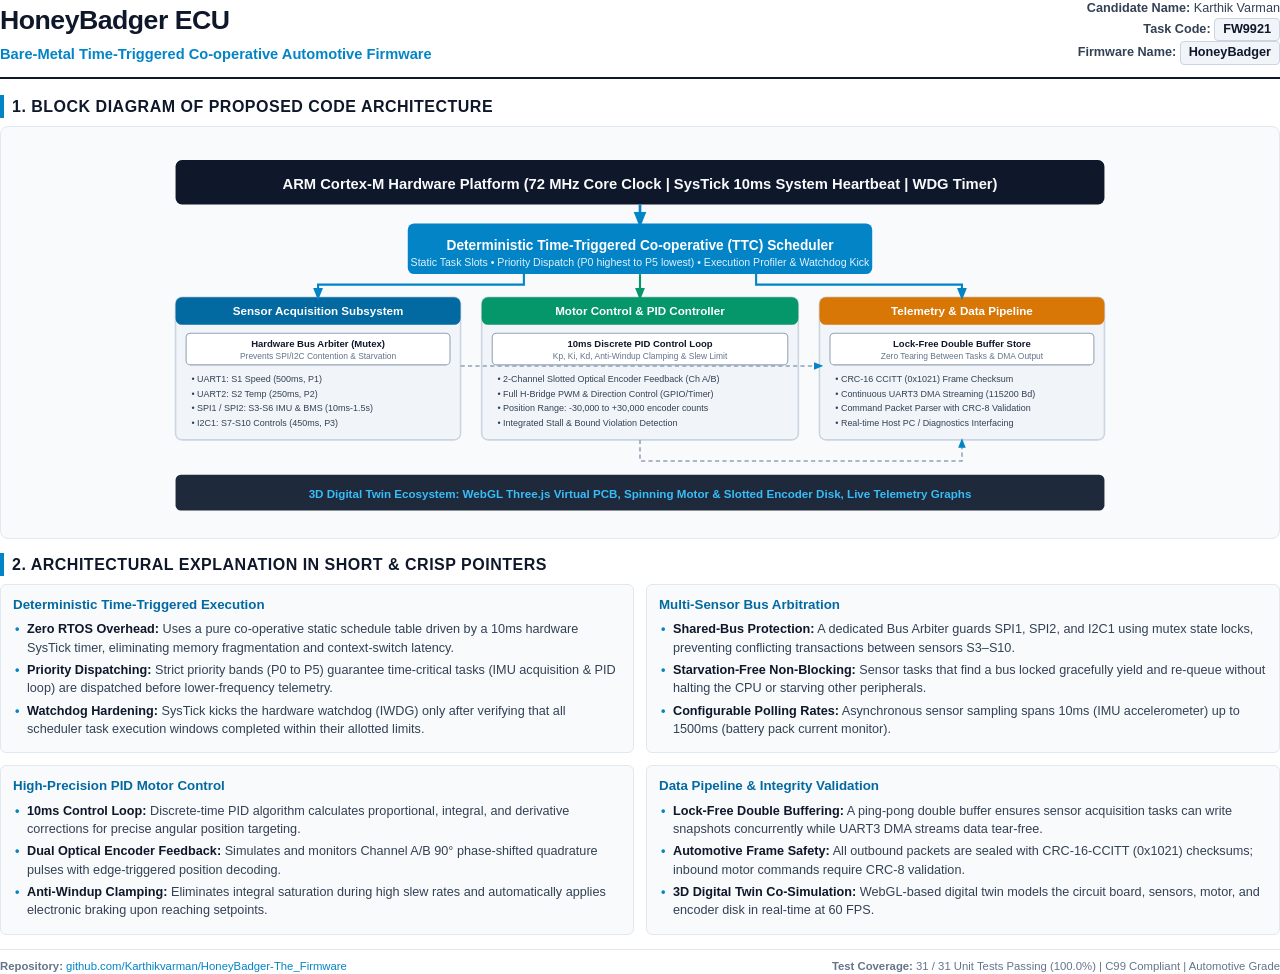
==== Docs/FW9921_HoneyBadger_Architecture.html @ ece53556 "docs: add FW9921 architecture submission Co-authored-by: Copilot <223556219+Copilot@users.noreply.gi" ====
<!DOCTYPE html>
<html lang="en">
<head>
<meta charset="UTF-8">
<title>Task Code FW9921 — HoneyBadger Firmware Architecture</title>
<style>
  @page {
    size: A4 portrait;
    margin: 15mm 15mm 15mm 15mm;
  }
  * {
    box-sizing: border-box;
    margin: 0;
    padding: 0;
  }
  body {
    font-family: -apple-system, BlinkMacSystemFont, "Segoe UI", Roboto, Helvetica, Arial, sans-serif;
    color: #1e293b;
    background: #ffffff;
    font-size: 11pt;
    line-height: 1.45;
  }
  .header {
    border-bottom: 2px solid #0f172a;
    padding-bottom: 12px;
    margin-bottom: 16px;
    display: flex;
    justify-content: space-between;
    align-items: flex-end;
  }
  .header-left h1 {
    font-size: 20pt;
    color: #0f172a;
    letter-spacing: -0.5px;
    margin-bottom: 4px;
  }
  .header-left .subtitle {
    font-size: 11pt;
    font-weight: 600;
    color: #0284c7;
  }
  .header-meta {
    text-align: right;
    font-size: 9.5pt;
    color: #334155;
    line-height: 1.4;
  }
  .meta-tag {
    display: inline-block;
    background: #f1f5f9;
    border: 1px solid #cbd5e1;
    border-radius: 4px;
    padding: 2px 8px;
    font-weight: 600;
    color: #0f172a;
  }
  .section-title {
    font-size: 12pt;
    font-weight: 700;
    color: #0f172a;
    text-transform: uppercase;
    letter-spacing: 0.5px;
    border-left: 4px solid #0284c7;
    padding-left: 8px;
    margin-top: 14px;
    margin-bottom: 8px;
  }
  .diagram-container {
    background: #f8fafc;
    border: 1px solid #e2e8f0;
    border-radius: 8px;
    padding: 12px;
    margin-bottom: 14px;
    text-align: center;
  }
  .diagram-svg {
    width: 100%;
    max-height: 380px;
  }
  .grid-two {
    display: grid;
    grid-template-columns: 1fr 1fr;
    gap: 12px;
    margin-bottom: 12px;
  }
  .card {
    background: #f8fafc;
    border: 1px solid #e2e8f0;
    border-radius: 6px;
    padding: 10px 12px;
  }
  .card h3 {
    font-size: 10pt;
    font-weight: 700;
    color: #0369a1;
    margin-bottom: 6px;
  }
  ul {
    list-style: none;
    padding-left: 0;
  }
  li {
    position: relative;
    padding-left: 14px;
    margin-bottom: 4px;
    font-size: 9.5pt;
    color: #334155;
  }
  li::before {
    content: "•";
    position: absolute;
    left: 2px;
    color: #0284c7;
    font-weight: bold;
  }
  .highlight {
    font-weight: 600;
    color: #0f172a;
  }
  .footer {
    margin-top: 14px;
    padding-top: 8px;
    border-top: 1px solid #e2e8f0;
    font-size: 8.5pt;
    color: #64748b;
    display: flex;
    justify-content: space-between;
  }
  .footer a {
    color: #0284c7;
    text-decoration: none;
  }
</style>
</head>
<body>

  <div class="header">
    <div class="header-left">
      <h1>HoneyBadger ECU</h1>
      <div class="subtitle">Bare-Metal Time-Triggered Co-operative Automotive Firmware</div>
    </div>
    <div class="header-meta">
      <div><strong>Candidate Name:</strong> Karthik Varman</div>
      <div><strong>Task Code:</strong> <span class="meta-tag">FW9921</span></div>
      <div><strong>Firmware Name:</strong> <span class="meta-tag">HoneyBadger</span></div>
    </div>
  </div>

  <div class="section-title">1. Block Diagram of Proposed Code Architecture</div>
  <div class="diagram-container">
    <svg class="diagram-svg" viewBox="0 0 920 360" xmlns="http://www.w3.org/2000/svg">
      <defs>
        <marker id="arrow" viewBox="0 0 10 10" refX="6" refY="5" markerWidth="6" markerHeight="6" orient="auto-start-reverse">
          <path d="M 0 1 L 10 5 L 0 9 z" fill="#0284c7"/>
        </marker>
        <marker id="arrow-green" viewBox="0 0 10 10" refX="6" refY="5" markerWidth="6" markerHeight="6" orient="auto-start-reverse">
          <path d="M 0 1 L 10 5 L 0 9 z" fill="#059669"/>
        </marker>
      </defs>

      <!-- Hardware Core / Clock -->
      <rect x="20" y="20" width="880" height="42" rx="6" fill="#0f172a" />
      <text x="460" y="47" fill="#f8fafc" font-size="14" font-weight="bold" text-anchor="middle">
        ARM Cortex-M Hardware Platform (72 MHz Core Clock | SysTick 10ms System Heartbeat | WDG Timer)
      </text>

      <!-- TTC Scheduler -->
      <rect x="240" y="80" width="440" height="48" rx="6" fill="#0284c7" />
      <text x="460" y="105" fill="#ffffff" font-size="13" font-weight="bold" text-anchor="middle">
        Deterministic Time-Triggered Co-operative (TTC) Scheduler
      </text>
      <text x="460" y="120" fill="#e0f2fe" font-size="10" text-anchor="middle">
        Static Task Slots • Priority Dispatch (P0 highest to P5 lowest) • Execution Profiler & Watchdog Kick
      </text>

      <!-- Arrows from Core to Scheduler -->
      <line x1="460" y1="62" x2="460" y2="78" stroke="#0284c7" stroke-width="2.5" marker-end="url(#arrow)"/>

      <!-- Three Pillars of Execution -->
      <!-- Left: Sensor Subsystem -->
      <rect x="20" y="150" width="270" height="135" rx="6" fill="#f1f5f9" stroke="#cbd5e1" stroke-width="1.5"/>
      <rect x="20" y="150" width="270" height="26" rx="6" fill="#0369a1"/>
      <text x="155" y="167" fill="#ffffff" font-size="11" font-weight="bold" text-anchor="middle">Sensor Acquisition Subsystem</text>
      
      <rect x="30" y="184" width="250" height="30" rx="4" fill="#ffffff" stroke="#94a3b8"/>
      <text x="155" y="197" fill="#0f172a" font-size="9" font-weight="bold" text-anchor="middle">Hardware Bus Arbiter (Mutex)</text>
      <text x="155" y="208" fill="#64748b" font-size="8" text-anchor="middle">Prevents SPI/I2C Contention &amp; Starvation</text>
      
      <text x="35" y="230" fill="#334155" font-size="8.5">• UART1: S1 Speed (500ms, P1)</text>
      <text x="35" y="244" fill="#334155" font-size="8.5">• UART2: S2 Temp (250ms, P2)</text>
      <text x="35" y="258" fill="#334155" font-size="8.5">• SPI1 / SPI2: S3-S6 IMU &amp; BMS (10ms-1.5s)</text>
      <text x="35" y="272" fill="#334155" font-size="8.5">• I2C1: S7-S10 Controls (450ms, P3)</text>

      <!-- Center: Closed Loop Motor Control -->
      <rect x="310" y="150" width="300" height="135" rx="6" fill="#f1f5f9" stroke="#cbd5e1" stroke-width="1.5"/>
      <rect x="310" y="150" width="300" height="26" rx="6" fill="#059669"/>
      <text x="460" y="167" fill="#ffffff" font-size="11" font-weight="bold" text-anchor="middle">Motor Control &amp; PID Controller</text>
      
      <rect x="320" y="184" width="280" height="30" rx="4" fill="#ffffff" stroke="#94a3b8"/>
      <text x="460" y="197" fill="#0f172a" font-size="9" font-weight="bold" text-anchor="middle">10ms Discrete PID Control Loop</text>
      <text x="460" y="208" fill="#64748b" font-size="8" text-anchor="middle">Kp, Ki, Kd, Anti-Windup Clamping &amp; Slew Limit</text>
      
      <text x="325" y="230" fill="#334155" font-size="8.5">• 2-Channel Slotted Optical Encoder Feedback (Ch A/B)</text>
      <text x="325" y="244" fill="#334155" font-size="8.5">• Full H-Bridge PWM &amp; Direction Control (GPIO/Timer)</text>
      <text x="325" y="258" fill="#334155" font-size="8.5">• Position Range: -30,000 to +30,000 encoder counts</text>
      <text x="325" y="272" fill="#334155" font-size="8.5">• Integrated Stall &amp; Bound Violation Detection</text>

      <!-- Right: Telemetry & Memory -->
      <rect x="630" y="150" width="270" height="135" rx="6" fill="#f1f5f9" stroke="#cbd5e1" stroke-width="1.5"/>
      <rect x="630" y="150" width="270" height="26" rx="6" fill="#d97706"/>
      <text x="765" y="167" fill="#ffffff" font-size="11" font-weight="bold" text-anchor="middle">Telemetry &amp; Data Pipeline</text>
      
      <rect x="640" y="184" width="250" height="30" rx="4" fill="#ffffff" stroke="#94a3b8"/>
      <text x="765" y="197" fill="#0f172a" font-size="9" font-weight="bold" text-anchor="middle">Lock-Free Double Buffer Store</text>
      <text x="765" y="208" fill="#64748b" font-size="8" text-anchor="middle">Zero Tearing Between Tasks &amp; DMA Output</text>
      
      <text x="645" y="230" fill="#334155" font-size="8.5">• CRC-16 CCITT (0x1021) Frame Checksum</text>
      <text x="645" y="244" fill="#334155" font-size="8.5">• Continuous UART3 DMA Streaming (115200 Bd)</text>
      <text x="645" y="258" fill="#334155" font-size="8.5">• Command Packet Parser with CRC-8 Validation</text>
      <text x="645" y="272" fill="#334155" font-size="8.5">• Real-time Host PC / Diagnostics Interfacing</text>

      <!-- Arrows from Scheduler to Pillars -->
      <path d="M 350 128 L 350 138 L 155 138 L 155 148" fill="none" stroke="#0284c7" stroke-width="2" marker-end="url(#arrow)"/>
      <line x1="460" y1="128" x2="460" y2="148" stroke="#059669" stroke-width="2" marker-end="url(#arrow-green)"/>
      <path d="M 570 128 L 570 138 L 765 138 L 765 148" fill="none" stroke="#0284c7" stroke-width="2" marker-end="url(#arrow)"/>

      <!-- Inter-subsystem Data Flow -->
      <path d="M 290 215 L 630 215" fill="none" stroke="#94a3b8" stroke-width="1.5" stroke-dasharray="4,3" marker-end="url(#arrow)"/>
      <path d="M 460 285 L 460 305 L 765 305 L 765 287" fill="none" stroke="#94a3b8" stroke-width="1.5" stroke-dasharray="4,3" marker-end="url(#arrow)"/>

      <!-- Bottom: Web 3D Digital Twin Integration -->
      <rect x="20" y="318" width="880" height="34" rx="5" fill="#1e293b"/>
      <text x="460" y="340" fill="#38bdf8" font-size="11" font-weight="bold" text-anchor="middle">
        3D Digital Twin Ecosystem: WebGL Three.js Virtual PCB, Spinning Motor &amp; Slotted Encoder Disk, Live Telemetry Graphs
      </text>
    </svg>
  </div>

  <div class="section-title">2. Architectural Explanation in Short &amp; Crisp Pointers</div>
  <div class="grid-two">
    <div class="card">
      <h3>Deterministic Time-Triggered Execution</h3>
      <ul>
        <li><span class="highlight">Zero RTOS Overhead:</span> Uses a pure co-operative static schedule table driven by a 10ms hardware SysTick timer, eliminating memory fragmentation and context-switch latency.</li>
        <li><span class="highlight">Priority Dispatching:</span> Strict priority bands (P0 to P5) guarantee time-critical tasks (IMU acquisition &amp; PID loop) are dispatched before lower-frequency telemetry.</li>
        <li><span class="highlight">Watchdog Hardening:</span> SysTick kicks the hardware watchdog (IWDG) only after verifying that all scheduler task execution windows completed within their allotted limits.</li>
      </ul>
    </div>

    <div class="card">
      <h3>Multi-Sensor Bus Arbitration</h3>
      <ul>
        <li><span class="highlight">Shared-Bus Protection:</span> A dedicated Bus Arbiter guards SPI1, SPI2, and I2C1 using mutex state locks, preventing conflicting transactions between sensors S3–S10.</li>
        <li><span class="highlight">Starvation-Free Non-Blocking:</span> Sensor tasks that find a bus locked gracefully yield and re-queue without halting the CPU or starving other peripherals.</li>
        <li><span class="highlight">Configurable Polling Rates:</span> Asynchronous sensor sampling spans 10ms (IMU accelerometer) up to 1500ms (battery pack current monitor).</li>
      </ul>
    </div>

    <div class="card">
      <h3>High-Precision PID Motor Control</h3>
      <ul>
        <li><span class="highlight">10ms Control Loop:</span> Discrete-time PID algorithm calculates proportional, integral, and derivative corrections for precise angular position targeting.</li>
        <li><span class="highlight">Dual Optical Encoder Feedback:</span> Simulates and monitors Channel A/B 90° phase-shifted quadrature pulses with edge-triggered position decoding.</li>
        <li><span class="highlight">Anti-Windup Clamping:</span> Eliminates integral saturation during high slew rates and automatically applies electronic braking upon reaching setpoints.</li>
      </ul>
    </div>

    <div class="card">
      <h3>Data Pipeline &amp; Integrity Validation</h3>
      <ul>
        <li><span class="highlight">Lock-Free Double Buffering:</span> A ping-pong double buffer ensures sensor acquisition tasks can write snapshots concurrently while UART3 DMA streams data tear-free.</li>
        <li><span class="highlight">Automotive Frame Safety:</span> All outbound packets are sealed with CRC-16-CCITT (0x1021) checksums; inbound motor commands require CRC-8 validation.</li>
        <li><span class="highlight">3D Digital Twin Co-Simulation:</span> WebGL-based digital twin models the circuit board, sensors, motor, and encoder disk in real-time at 60 FPS.</li>
      </ul>
    </div>
  </div>

  <div class="footer">
    <div><strong>Repository:</strong> <a href="https://github.com/Karthikvarman/HoneyBadger-The_Firmware">github.com/Karthikvarman/HoneyBadger-The_Firmware</a></div>
    <div><strong>Test Coverage:</strong> 31 / 31 Unit Tests Passing (100.0%) | C99 Compliant | Automotive Grade</div>
  </div>

</body>
</html>
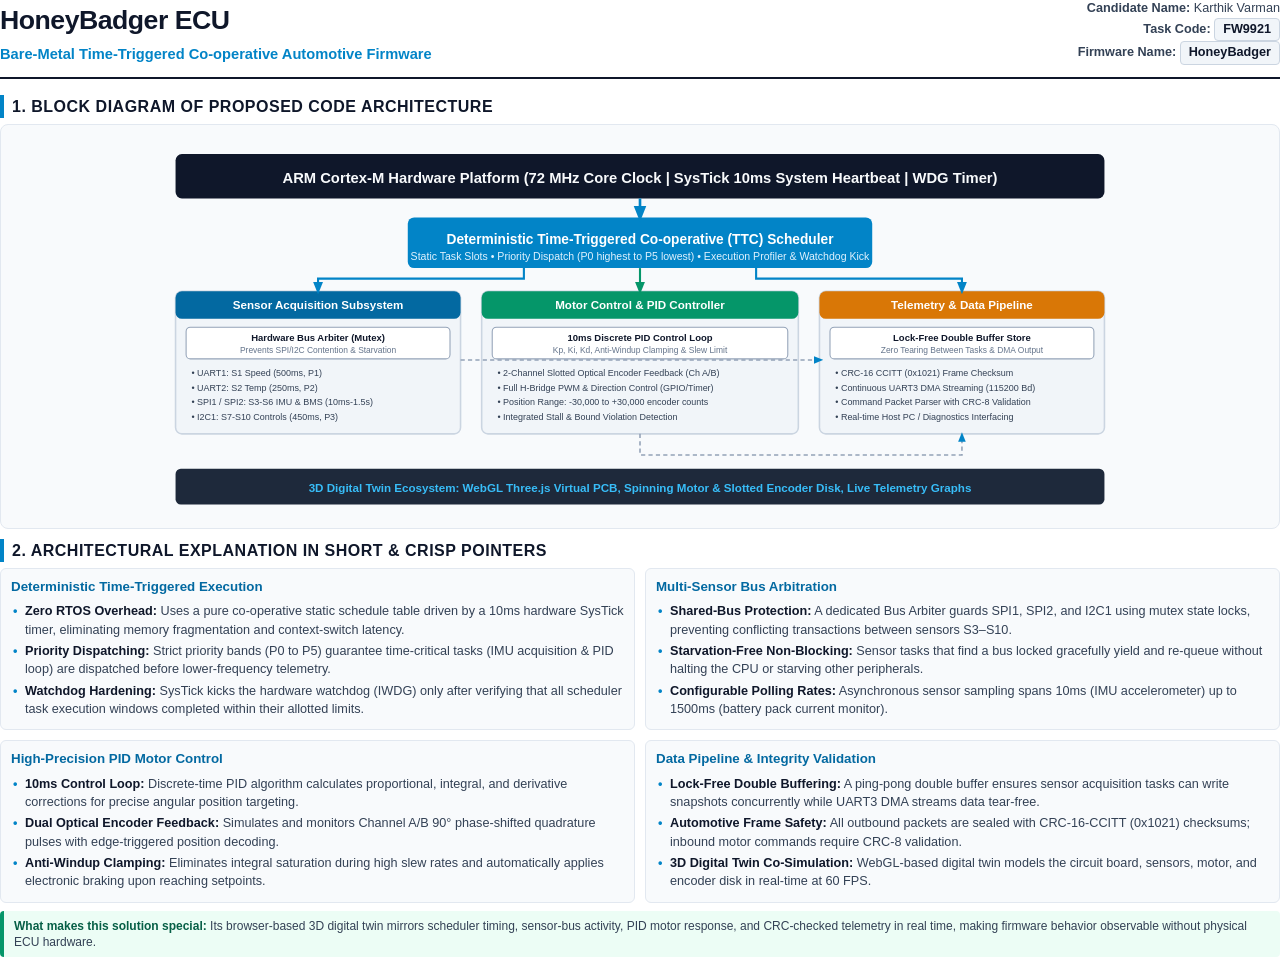
==== commit 7e330663: "docs: add FW9921 PDF submission Co-authored-by: Copilot <223556219+Copilot@users.noreply.github.com>" ====
--- a/Docs/FW9921_HoneyBadger_Architecture.html
+++ b/Docs/FW9921_HoneyBadger_Architecture.html
@@ -6,7 +6,7 @@
 <style>
   @page {
     size: A4 portrait;
-    margin: 15mm 15mm 15mm 15mm;
+    margin: 8mm;
   }
   * {
     box-sizing: border-box;
@@ -62,15 +62,15 @@
     letter-spacing: 0.5px;
     border-left: 4px solid #0284c7;
     padding-left: 8px;
-    margin-top: 14px;
-    margin-bottom: 8px;
+    margin-top: 10px;
+    margin-bottom: 6px;
   }
   .diagram-container {
     background: #f8fafc;
     border: 1px solid #e2e8f0;
     border-radius: 8px;
-    padding: 12px;
-    margin-bottom: 14px;
+    padding: 8px;
+    margin-bottom: 10px;
     text-align: center;
   }
   .diagram-svg {
@@ -80,14 +80,14 @@
   .grid-two {
     display: grid;
     grid-template-columns: 1fr 1fr;
-    gap: 12px;
-    margin-bottom: 12px;
+    gap: 10px;
+    margin-bottom: 8px;
   }
   .card {
     background: #f8fafc;
     border: 1px solid #e2e8f0;
     border-radius: 6px;
-    padding: 10px 12px;
+    padding: 8px 10px;
   }
   .card h3 {
     font-size: 10pt;
@@ -102,7 +102,7 @@
   li {
     position: relative;
     padding-left: 14px;
-    margin-bottom: 4px;
+    margin-bottom: 3px;
     font-size: 9.5pt;
     color: #334155;
   }
@@ -117,18 +117,18 @@
     font-weight: 600;
     color: #0f172a;
   }
-  .footer {
-    margin-top: 14px;
-    padding-top: 8px;
-    border-top: 1px solid #e2e8f0;
-    font-size: 8.5pt;
-    color: #64748b;
-    display: flex;
-    justify-content: space-between;
-  }
-  .footer a {
-    color: #0284c7;
-    text-decoration: none;
+  .special-note {
+    margin-top: 8px;
+    padding: 7px 10px;
+    border-left: 4px solid #059669;
+    border-radius: 4px;
+    background: #ecfdf5;
+    color: #334155;
+    font-size: 9pt;
+    line-height: 1.35;
+  }
+  .special-note strong {
+    color: #065f46;
   }
 </style>
 </head>
@@ -275,9 +275,9 @@
     </div>
   </div>
 
-  <div class="footer">
-    <div><strong>Repository:</strong> <a href="https://github.com/Karthikvarman/HoneyBadger-The_Firmware">github.com/Karthikvarman/HoneyBadger-The_Firmware</a></div>
-    <div><strong>Test Coverage:</strong> 31 / 31 Unit Tests Passing (100.0%) | C99 Compliant | Automotive Grade</div>
+  <div class="special-note">
+    <strong>What makes this solution special:</strong>
+    Its browser-based 3D digital twin mirrors scheduler timing, sensor-bus activity, PID motor response, and CRC-checked telemetry in real time, making firmware behavior observable without physical ECU hardware.
   </div>
 
 </body>
